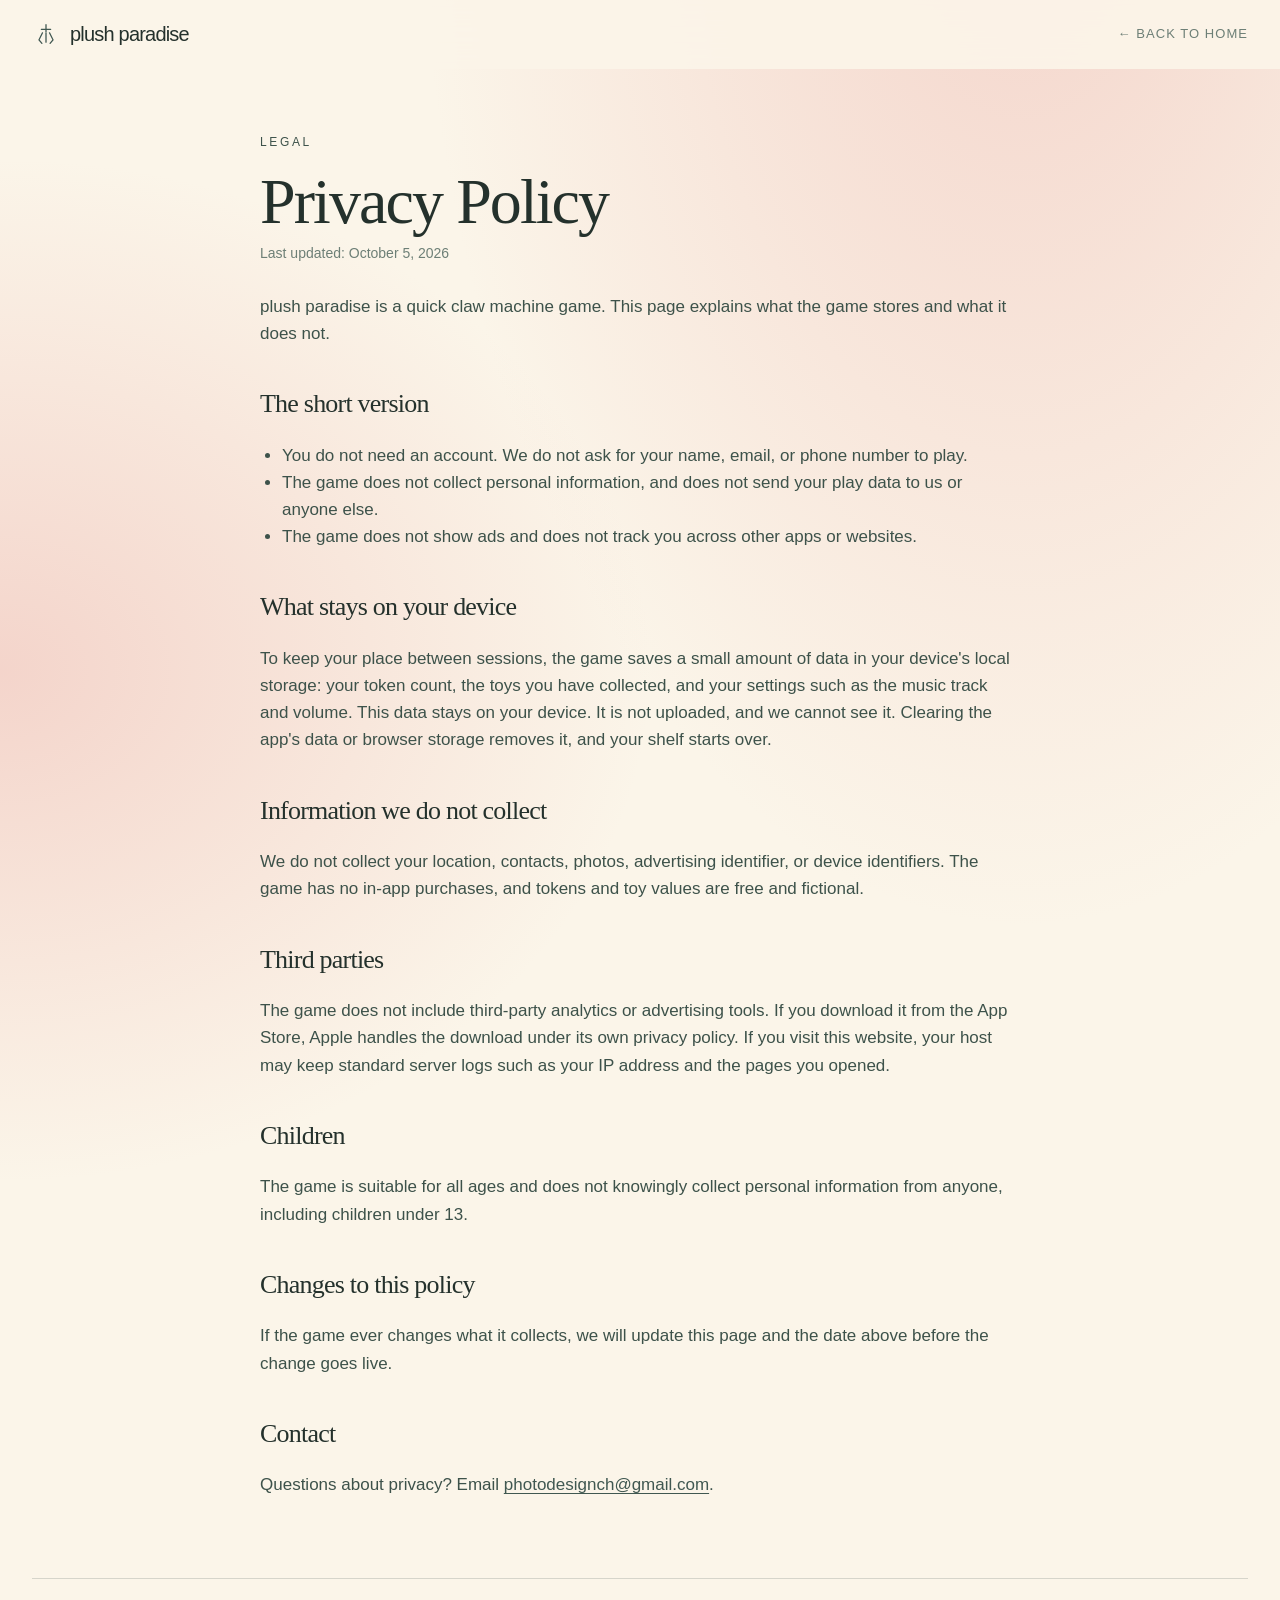
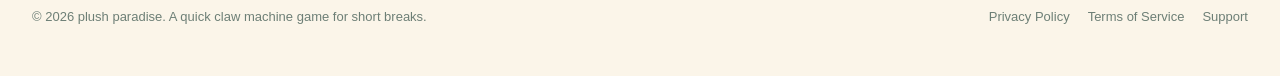
==== privacy.html @ cba768ea "initial page" ====
<!doctype html>
<html lang="en">
<head>
<meta charset="utf-8">
<meta name="viewport" content="width=device-width, initial-scale=1">
<meta name="theme-color" content="#fbf5e9">
<meta name="description" content="How plush paradise handles your information.">
<title>Privacy Policy — plush paradise</title>
<link rel="icon" href="data:image/svg+xml,%3Csvg xmlns='http://www.w3.org/2000/svg' viewBox='0 0 64 64'%3E%3Crect width='64' height='64' rx='16' fill='%23fbf5e9'/%3E%3Cpath d='M32 12v16M22 22h20M24 28l-8 16 6 8M40 28l8 16-6 8M32 28v20' stroke='%23405851' stroke-width='3' fill='none' stroke-linecap='round'/%3E%3C/svg%3E">
<link rel="stylesheet" href="styles.css">
</head>
<body>
<header class="nav">
  <a class="brand" href="index.html" aria-label="plush paradise home"><svg viewBox="0 0 48 48" fill="none" aria-hidden="true"><path d="M24 8v12M16 16h16M18 22l-6 12 5 6M30 22l6 12-5 6M24 22v16" stroke="currentColor" stroke-width="2.2" stroke-linecap="round"/></svg>plush paradise</a>
  <nav class="nav-links" aria-label="Page"><a href="index.html">&larr; Back to home</a></nav>
</header>
<main class="legal">

<p class="kicker">Legal</p>
<h1>Privacy Policy</h1>
<p class="updated">Last updated: October 5, 2026</p>
<p>plush paradise is a quick claw machine game. This page explains what the game stores and what it does not.</p>

<h2>The short version</h2>
<ul>
<li>You do not need an account. We do not ask for your name, email, or phone number to play.</li>
<li>The game does not collect personal information, and does not send your play data to us or anyone else.</li>
<li>The game does not show ads and does not track you across other apps or websites.</li>
</ul>

<h2>What stays on your device</h2>
<p>To keep your place between sessions, the game saves a small amount of data in your device's local storage: your token count, the toys you have collected, and your settings such as the music track and volume. This data stays on your device. It is not uploaded, and we cannot see it. Clearing the app's data or browser storage removes it, and your shelf starts over.</p>

<h2>Information we do not collect</h2>
<p>We do not collect your location, contacts, photos, advertising identifier, or device identifiers. The game has no in-app purchases, and tokens and toy values are free and fictional.</p>

<h2>Third parties</h2>
<p>The game does not include third-party analytics or advertising tools. If you download it from the App Store, Apple handles the download under its own privacy policy. If you visit this website, your host may keep standard server logs such as your IP address and the pages you opened.</p>

<h2>Children</h2>
<p>The game is suitable for all ages and does not knowingly collect personal information from anyone, including children under 13.</p>

<h2>Changes to this policy</h2>
<p>If the game ever changes what it collects, we will update this page and the date above before the change goes live.</p>

<h2>Contact</h2>
<p>Questions about privacy? Email <a href="mailto:photodesignch@gmail.com">photodesignch@gmail.com</a>.</p>

</main>
<footer>
  <p>&copy; 2026 plush paradise. A quick claw machine game for short breaks.</p>
  <p class="legal-links"><a href="privacy.html">Privacy Policy</a> <a href="terms.html">Terms of Service</a> <a href="support.html">Support</a></p>
</footer>
</body>
</html>
---- styles.css ----
:root {
  --bg: #fbf5e9;
  --bg-raise: #fffdf8;
  --ink: #24312c;
  --body: #3d524a;
  --muted: #6d7f76;
  --line: rgba(64, 88, 81, 0.2);
  --accent: #405851;
  --accent-ink: #fbf5e9;
  --amber: #8d4d55;
  --glow: rgba(237, 180, 173, 0.5);
  --shadow: 0 24px 60px rgba(36, 49, 44, 0.12);
  --nav: rgba(251, 245, 233, 0.92);
  --frame: #fffdf8;
  --panel: rgba(255, 253, 248, 0.82);
  --viewer: #fffdf8;
  --serif: "Iowan Old Style", "Palatino Linotype", Palatino, Georgia, serif;
  --sans: "Avenir Next", Avenir, "Segoe UI", sans-serif;
}

* { box-sizing: border-box; }
html { scroll-behavior: smooth; }
body {
  margin: 0;
  background:
    radial-gradient(ellipse at 80% -10%, var(--glow), transparent 42%),
    radial-gradient(ellipse at 0% 40%, var(--glow), transparent 36%),
    var(--bg);
  color: var(--ink);
  font: 17px/1.6 var(--sans);
  -webkit-font-smoothing: antialiased;
}
img { max-width: 100%; height: auto; display: block; }
a { color: inherit; }
button, a { -webkit-tap-highlight-color: transparent; }
:focus-visible { outline: 2px solid var(--accent); outline-offset: 3px; }

.skip {
  position: absolute;
  left: 12px;
  top: 12px;
  transform: translateY(-160%);
  background: var(--accent);
  color: var(--accent-ink);
  padding: 8px 12px;
  z-index: 20;
}
.skip:focus { transform: none; }

.nav {
  position: sticky;
  top: 0;
  z-index: 10;
  display: flex;
  align-items: center;
  gap: 28px;
  padding: 18px 32px;
  background: var(--nav);
  backdrop-filter: blur(16px);
  border-bottom: 1px solid transparent;
}
.nav-links { display: flex; gap: 22px; margin-left: auto; }
.nav-links a {
  color: var(--muted);
  text-decoration: none;
  font-size: 13px;
  letter-spacing: 0.08em;
  text-transform: uppercase;
}
.nav-links a:hover { color: var(--ink); }
.brand {
  display: flex;
  align-items: center;
  gap: 10px;
  text-decoration: none;
  font-size: 20px;
  letter-spacing: -0.04em;
}
.brand svg { width: 28px; height: 28px; color: var(--accent); }
.brand span { color: var(--accent); }

.hero {
  display: grid;
  grid-template-columns: minmax(280px, 0.85fr) 1.25fr;
  gap: 48px;
  align-items: end;
  width: min(1440px, calc(100% - 64px));
  margin: 0 auto;
  padding: 72px 0 36px;
}
.kicker {
  margin: 0 0 18px;
  color: var(--accent);
  font-size: 12px;
  letter-spacing: 0.22em;
  text-transform: uppercase;
}
h1, h2, h3 { font-family: var(--serif); font-weight: 500; letter-spacing: -0.03em; }
h1 {
  margin: 0;
  font-size: clamp(52px, 6vw, 84px);
  line-height: 0.96;
}
.lede {
  max-width: 38rem;
  color: var(--body);
  font-size: 18px;
  margin: 24px 0 0;
}
.hero-actions { display: flex; flex-wrap: wrap; gap: 12px; margin-top: 28px; }
.btn, button.store {
  display: inline-flex;
  align-items: center;
  justify-content: center;
  text-decoration: none;
  background: var(--accent);
  color: var(--accent-ink);
  font: 600 16px/1 var(--sans);
  padding: 14px 18px;
  border-radius: 10px;
  border: 1px solid var(--accent);
  cursor: pointer;
}
.btn.ghost, button.store.ghost {
  background: transparent;
  color: var(--ink);
  border-color: var(--line);
}
.btn:hover, button.store:hover { filter: brightness(1.08); }
.fine {
  margin: 16px 0 0;
  color: var(--muted);
  font-size: 13px;
}

.hero-shot { margin: 0; }
.frame {
  margin: 0;
  padding: 0;
  border: 1px solid var(--line);
  border-radius: 18px;
  overflow: hidden;
  background: var(--frame);
  box-shadow: var(--shadow);
}
.frame img, .shot img { width: 100%; }
button.shot {
  display: block;
  width: 100%;
  padding: 0;
  border: 0;
  background: none;
  color: inherit;
  cursor: zoom-in;
  text-align: left;
  font: inherit;
}
.caption {
  margin: 10px 2px 0;
  color: var(--muted);
  font-size: 13px;
  letter-spacing: 0.01em;
}

.facts {
  width: min(1440px, calc(100% - 64px));
  margin: 28px auto 0;
  padding: 0;
  list-style: none;
  display: grid;
  grid-template-columns: repeat(5, 1fr);
  border-top: 1px solid var(--line);
  border-bottom: 1px solid var(--line);
}
.facts li { padding: 22px 18px 22px 0; }
.facts strong {
  display: block;
  font-family: var(--serif);
  font-size: 34px;
  font-weight: 500;
  letter-spacing: -0.04em;
  line-height: 1;
}
.facts span { display: block; margin-top: 8px; color: var(--muted); font-size: 13px; }

.section {
  width: min(1440px, calc(100% - 64px));
  margin: 0 auto;
  padding: 96px 0 0;
  scroll-margin-top: 72px;
}
.section h2 {
  margin: 8px 0 12px;
  font-size: clamp(36px, 4vw, 56px);
  line-height: 1.05;
  max-width: 18ch;
}
.section .intro { max-width: 42rem; color: var(--body); margin: 0 0 28px; }

.split {
  display: grid;
  grid-template-columns: 0.8fr 1.2fr;
  gap: 36px;
  align-items: start;
}
.split.flip { grid-template-columns: 1.2fr 0.8fr; }
.split.flip .copy { order: 2; }

.pair {
  display: grid;
  grid-template-columns: 1.2fr 0.8fr;
  gap: 16px;
}
.stack { display: grid; gap: 16px; }

.cinema {
  width: min(1440px, calc(100% - 64px));
  margin: 88px auto 0;
  display: grid;
  grid-template-columns: 1.4fr 1fr;
  gap: 16px;
}
.cinema .tall { grid-row: span 2; }

.orders {
  display: grid;
  grid-template-columns: repeat(3, 1fr);
  gap: 12px;
  margin-top: 8px;
}
.orders article {
  border: 1px solid var(--line);
  border-radius: 14px;
  padding: 16px;
  background: var(--panel);
  min-height: 150px;
}
.orders em {
  display: block;
  font-style: normal;
  color: var(--accent);
  font-size: 12px;
  letter-spacing: 0.16em;
}
.orders h3 { margin: 14px 0 8px; font-size: 22px; }
.orders p { margin: 0; color: var(--muted); font-size: 14px; }

.races {
  display: grid;
  grid-template-columns: repeat(3, 1fr);
  gap: 12px;
  margin-top: 16px;
}
.races article {
  border: 1px solid var(--line);
  border-radius: 14px;
  padding: 18px 18px 16px;
  background: var(--panel);
  border-top: 3px solid var(--race, var(--accent));
}
.races h3 { margin: 0 0 4px; font-size: 26px; color: var(--race, var(--ink)); }
.races .species { margin: 0 0 10px; color: var(--muted); font-size: 13px; letter-spacing: 0.08em; }
.races p { margin: 0; color: var(--body); font-size: 14px; }

.device-block { margin-top: 42px; }
.device-block h3 { margin: 0; font-size: 34px; }
.device-block .meta { margin: 8px 0 18px; color: var(--muted); font-size: 14px; max-width: 46rem; }
.ipad-stage {
  display: grid;
  grid-template-columns: minmax(0, 1.45fr) minmax(200px, 0.55fr);
  gap: 18px;
  align-items: start;
}
.phone-stage {
  display: grid;
  grid-template-columns: minmax(180px, 250px) minmax(0, 1fr);
  gap: 22px;
  align-items: center;
}
.bezel {
  background: var(--frame);
  border: 1px solid var(--line);
  box-shadow: var(--shadow);
}
.bezel.ipad-land, .bezel.ipad-port { border-radius: 22px; padding: 12px; }
.bezel.phone-port { border-radius: 34px; padding: 10px; }
.bezel.phone-land { border-radius: 28px; padding: 10px 12px; }
.bezel img { border-radius: 12px; }
.bezel.phone-port img { border-radius: 26px; }
.bezel.phone-land img { border-radius: 18px; }
.more-shots {
  display: grid;
  grid-template-columns: repeat(4, minmax(0, 1fr));
  gap: 14px;
  margin-top: 18px;
}
.more-shots .span2 { grid-column: span 2; }
.more-shots figure { margin: 0; }

.gallery {
  display: grid;
  grid-template-columns: repeat(3, 1fr);
  gap: 18px 14px;
}
.gallery figure { margin: 0; }

.note { margin-top: 22px; color: var(--muted); font-size: 13px; }

footer {
  width: min(1440px, calc(100% - 64px));
  margin: 80px auto 0;
  padding: 28px 0 48px;
  border-top: 1px solid var(--line);
  display: flex;
  justify-content: space-between;
  gap: 24px;
  color: var(--muted);
  font-size: 13px;
}
footer p { margin: 0; max-width: 46rem; }

#viewer {
  width: min(1200px, calc(100% - 32px));
  padding: 0;
  border: 1px solid var(--line);
  border-radius: 16px;
  background: var(--viewer);
  color: var(--ink);
  box-shadow: var(--shadow);
}
#viewer::backdrop { background: rgba(8, 6, 5, 0.82); }
#viewer img { width: 100%; max-height: 82vh; object-fit: contain; background: var(--frame); }
#viewer p { margin: 0; padding: 12px 16px 16px; color: var(--body); font-size: 14px; }
#viewer form { position: absolute; top: 10px; right: 10px; }
#viewer button {
  border: 1px solid var(--line);
  background: var(--nav);
  color: var(--ink);
  border-radius: 999px;
  padding: 8px 12px;
  cursor: pointer;
}

@media (max-width: 980px) {
  .hero, .split, .split.flip, .cinema, .pair, .facts, .orders, .races, .gallery {
    grid-template-columns: 1fr;
  }
  .split.flip .copy { order: 0; }
  .cinema .tall { grid-row: auto; }
  .facts { grid-template-columns: 1fr 1fr; }
  .facts li:last-child { grid-column: 1 / -1; }
  .orders, .ipad-stage, .phone-stage, .more-shots { grid-template-columns: 1fr; }
  .more-shots .span2 { grid-column: auto; }
  .phone-stage { justify-items: center; }
  .bezel.phone-port { width: min(260px, 100%); }
  .nav { padding: 14px 16px; gap: 12px; }
  .nav-links { display: none; }
  .hero, .section, .cinema, .facts, footer { width: min(1440px, calc(100% - 32px)); }
  .hero { padding-top: 36px; gap: 28px; }
  h1 { font-size: 46px; }
}

@media (prefers-reduced-motion: reduce) {
  html { scroll-behavior: auto; }
}

/* studio redesign */
.hero {
  position: relative;
  display: block;
  width: 100%;
  margin: 0;
  padding: 0;
  min-height: min(82vh, 760px);
  display: flex;
  align-items: center;
  overflow: hidden;
  background: #1d2a26;
  color: #fbf5e9;
}
.hero-bg { position: absolute; inset: 0; }
.hero-bg img { width: 100%; height: 100%; object-fit: cover; filter: saturate(1.1); }
.hero-bg::after {
  content: ""; position: absolute; inset: 0;
  background: linear-gradient(90deg, rgba(20,30,27,0.94) 0%, rgba(20,30,27,0.78) 42%, rgba(20,30,27,0.15) 100%);
}
.hero-inner { position: relative; width: min(1440px, calc(100% - 64px)); margin: 0 auto; padding: 96px 0; max-width: 1440px; }
.hero-inner > * { max-width: 36rem; }
.hero .kicker { color: #edb4ad; }
.hero h1 { font-size: clamp(64px, 10vw, 132px); line-height: 0.9; letter-spacing: -0.05em; }
.hero .tag { margin: 14px 0 0; font: italic 500 clamp(22px, 2.6vw, 32px)/1.2 var(--serif); color: #edb4ad; }
.hero .lede { color: rgba(251,245,233,0.86); }
.hero .btn.ghost { color: #fbf5e9; border-color: rgba(251,245,233,0.4); }
.hero button.store { background: #edb4ad; color: #24312c; border-color: #edb4ad; }
.badges { display: flex; flex-wrap: wrap; gap: 8px; padding: 0; margin: 28px 0 0; list-style: none; }
.badges li { font-size: 12px; letter-spacing: 0.1em; text-transform: uppercase; padding: 7px 12px; border: 1px solid rgba(251,245,233,0.3); border-radius: 999px; }
.facts { margin-top: 0; }

.bento { display: grid; grid-template-columns: repeat(4, 1fr); gap: 14px; }
.bento figure { margin: 0; }
.bento .b-big { grid-column: span 2; grid-row: span 2; }
.bento figcaption { margin: 8px 2px 0; color: var(--muted); font-size: 13px; letter-spacing: 0.08em; text-transform: uppercase; }

.tabs {
  display: inline-flex; gap: 4px; padding: 5px; margin: 8px 0 20px;
  background: var(--panel); border: 1px solid var(--line); border-radius: 999px;
}
.tabs button {
  display: inline-flex; align-items: center; gap: 8px;
  border: 0; background: none; color: var(--body); cursor: pointer;
  font: 600 15px/1 var(--sans); padding: 12px 20px; border-radius: 999px;
}
.tabs button[aria-selected="true"] { background: var(--accent); color: var(--accent-ink); }
.pill {
  font-size: 10px; letter-spacing: 0.12em; text-transform: uppercase;
  padding: 3px 7px; border-radius: 999px; background: #edb4ad; color: #24312c;
}
.panel[hidden] { display: none; }
.panel .meta { margin: 0 0 18px; color: var(--muted); font-size: 14px; max-width: 46rem; }
.panel .meta strong { color: var(--amber); }
.phone-stage, .ipad-stage { margin-top: 0; }

.cta {
  width: min(1440px, calc(100% - 64px)); margin: 96px auto 0; padding: 64px 24px;
  text-align: center; border-radius: 28px; background: #1d2a26; color: #fbf5e9;
}
.cta h2 { margin: 0; font-size: clamp(40px, 6vw, 80px); line-height: 1; }
.cta p { margin: 12px 0 24px; color: rgba(251,245,233,0.8); }
.cta button.store { background: #edb4ad; color: #24312c; border-color: #edb4ad; }

@media (max-width: 980px) {
  .bento { grid-template-columns: 1fr 1fr; }
  .bento .b-big { grid-column: span 2; grid-row: auto; }
  .hero-inner { width: min(1440px, calc(100% - 32px)); padding: 64px 0; }
  .hero-bg::after { background: linear-gradient(180deg, rgba(20,30,27,0.7), rgba(20,30,27,0.92)); }
  .cta { width: min(1440px, calc(100% - 32px)); }
  .tabs { display: flex; }
  .tabs button { flex: 1; justify-content: center; padding: 12px 8px; font-size: 14px; }
}

.orders { grid-template-columns: repeat(4, 1fr); }
@media (max-width: 980px) { .orders { grid-template-columns: 1fr; } }

.orders.when em { font-size: 11px; }

/* legal and support pages */
.legal { width: min(760px, calc(100% - 32px)); margin: 0 auto; padding: 64px 0 0; }
.legal h1 { font-size: clamp(40px, 6vw, 64px); line-height: 1; margin: 0 0 8px; }
.legal h2 { font-size: 26px; margin: 36px 0 8px; }
.legal p, .legal li { color: var(--body); }
.legal ul { padding-left: 22px; }
.legal a { color: var(--accent); text-underline-offset: 3px; }
.legal .updated { color: var(--muted); font-size: 14px; margin: 0 0 28px; }
.contact-card { margin: 28px 0 8px; padding: 6px 22px 10px; border: 1px solid var(--line); border-radius: 16px; background: var(--panel); }
.contact-card h2 { margin-top: 16px; }
.legal details { border-bottom: 1px solid var(--line); padding: 14px 0; }
.legal summary { cursor: pointer; font-weight: 600; color: var(--ink); }
.legal details p { margin: 10px 0 0; }
.legal-links { display: flex; flex-wrap: wrap; gap: 18px; }
.legal-links a { text-decoration: none; }
.legal-links a:hover { color: var(--ink); text-decoration: underline; }
@media (max-width: 980px) { .nav-links { display: flex; margin-left: auto; } .nav-links a:not(:last-child) { display: none; } footer { flex-direction: column; } }
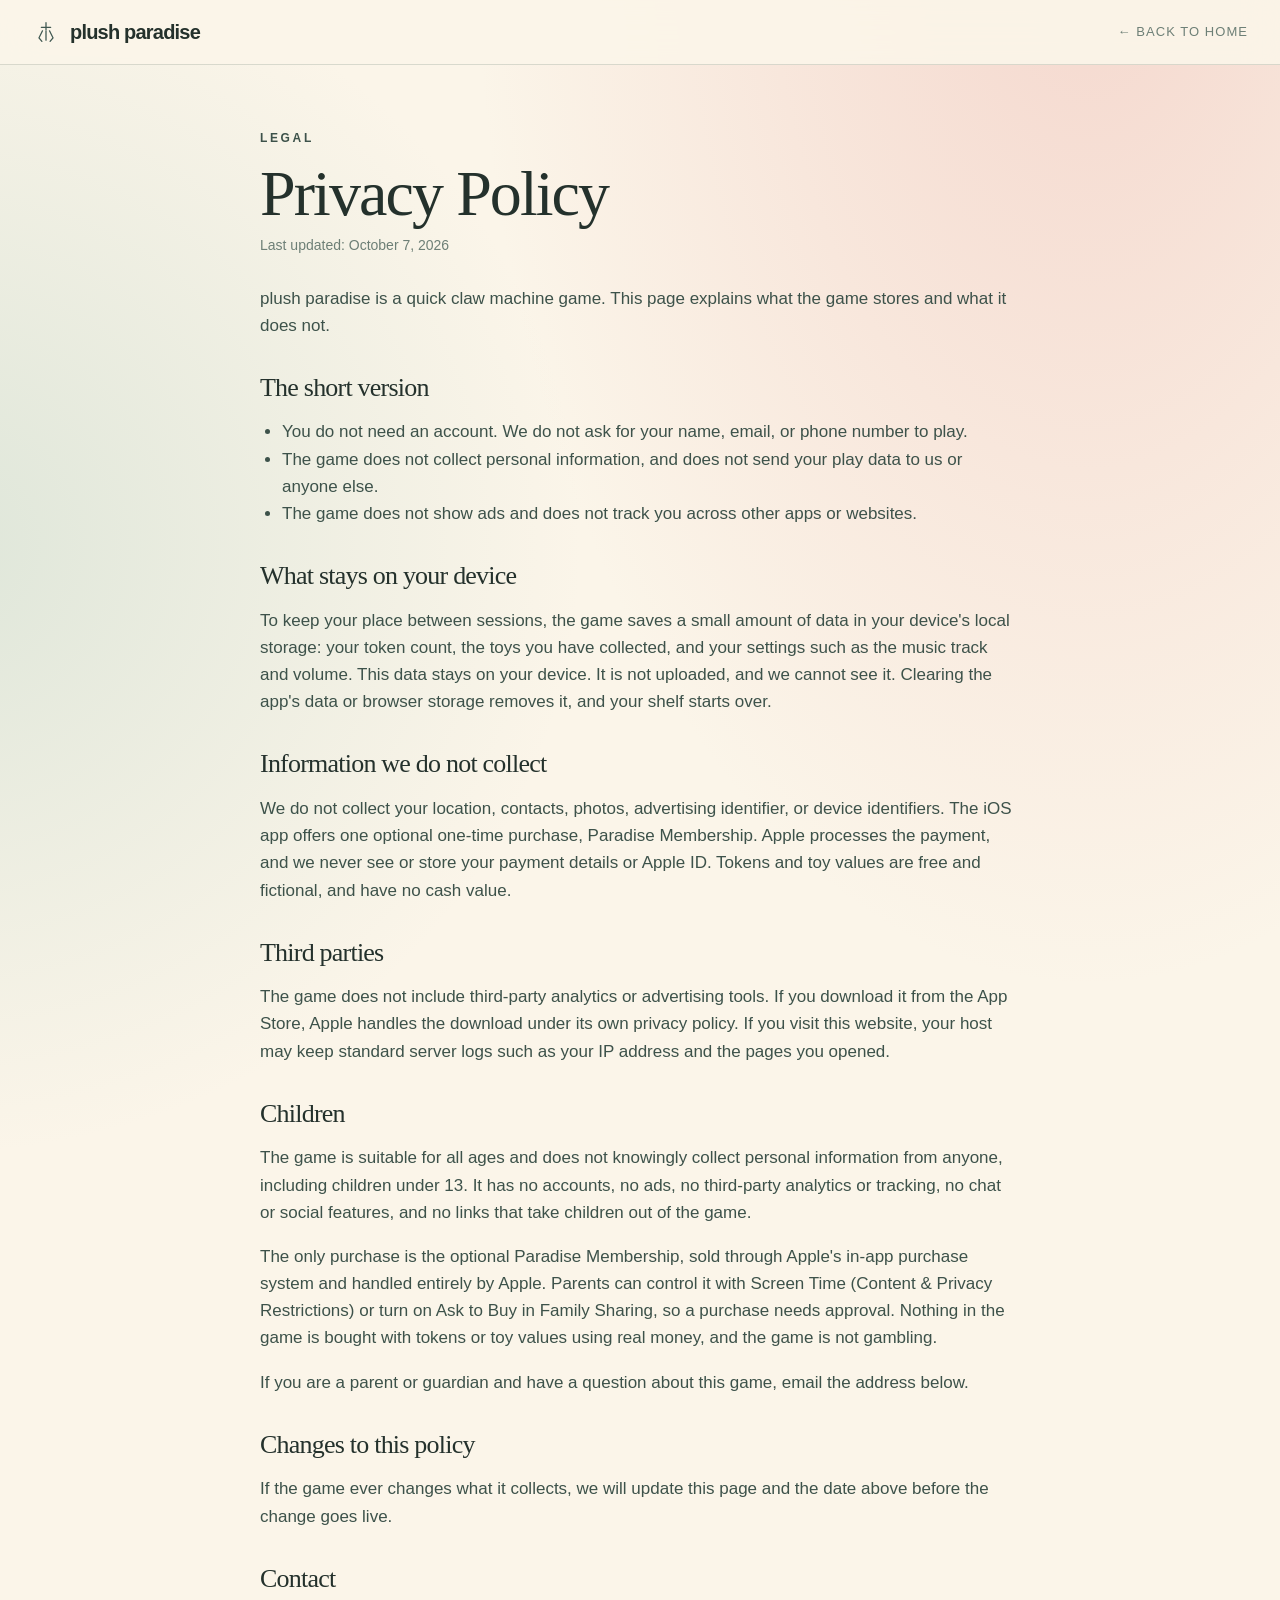
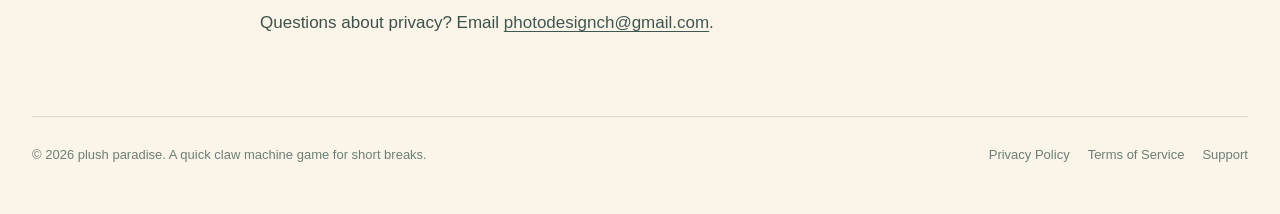
==== commit 6b358668: "update private policies" ====
--- a/privacy.html
+++ b/privacy.html
@@ -18,7 +18,7 @@
 
 <p class="kicker">Legal</p>
 <h1>Privacy Policy</h1>
-<p class="updated">Last updated: October 5, 2026</p>
+<p class="updated">Last updated: October 7, 2026</p>
 <p>plush paradise is a quick claw machine game. This page explains what the game stores and what it does not.</p>
 
 <h2>The short version</h2>
@@ -32,13 +32,15 @@
 <p>To keep your place between sessions, the game saves a small amount of data in your device's local storage: your token count, the toys you have collected, and your settings such as the music track and volume. This data stays on your device. It is not uploaded, and we cannot see it. Clearing the app's data or browser storage removes it, and your shelf starts over.</p>
 
 <h2>Information we do not collect</h2>
-<p>We do not collect your location, contacts, photos, advertising identifier, or device identifiers. The game has no in-app purchases, and tokens and toy values are free and fictional.</p>
+<p>We do not collect your location, contacts, photos, advertising identifier, or device identifiers. The iOS app offers one optional one-time purchase, Paradise Membership. Apple processes the payment, and we never see or store your payment details or Apple ID. Tokens and toy values are free and fictional, and have no cash value.</p>
 
 <h2>Third parties</h2>
 <p>The game does not include third-party analytics or advertising tools. If you download it from the App Store, Apple handles the download under its own privacy policy. If you visit this website, your host may keep standard server logs such as your IP address and the pages you opened.</p>
 
 <h2>Children</h2>
-<p>The game is suitable for all ages and does not knowingly collect personal information from anyone, including children under 13.</p>
+<p>The game is suitable for all ages and does not knowingly collect personal information from anyone, including children under 13. It has no accounts, no ads, no third-party analytics or tracking, no chat or social features, and no links that take children out of the game.</p>
+<p>The only purchase is the optional Paradise Membership, sold through Apple's in-app purchase system and handled entirely by Apple. Parents can control it with Screen Time (Content &amp; Privacy Restrictions) or turn on Ask to Buy in Family Sharing, so a purchase needs approval. Nothing in the game is bought with tokens or toy values using real money, and the game is not gambling.</p>
+<p>If you are a parent or guardian and have a question about this game, email the address below.</p>
 
 <h2>Changes to this policy</h2>
 <p>If the game ever changes what it collects, we will update this page and the date above before the change goes live.</p>
--- a/styles.css
+++ b/styles.css
@@ -1,21 +1,31 @@
+/* plush paradise homepage. Cream paper, ink green and soft coral from the game, plus a color per Tokyo stage. */
 :root {
   --bg: #fbf5e9;
   --bg-raise: #fffdf8;
   --ink: #24312c;
   --body: #3d524a;
   --muted: #6d7f76;
-  --line: rgba(64, 88, 81, 0.2);
+  --line: rgba(64, 88, 81, 0.18);
   --accent: #405851;
   --accent-ink: #fbf5e9;
-  --amber: #8d4d55;
-  --glow: rgba(237, 180, 173, 0.5);
+  --coral: #e7a49e;
+  --coral-ink: #b4655d;
+  --mint: #b3d0c2;
+  --gold: #eed18f;
+  --night: #1d2238;
+  --glow: rgba(237, 180, 173, 0.45);
   --shadow: 0 24px 60px rgba(36, 49, 44, 0.12);
-  --nav: rgba(251, 245, 233, 0.92);
-  --frame: #fffdf8;
-  --panel: rgba(255, 253, 248, 0.82);
+  --shadow-soft: 0 10px 30px rgba(36, 49, 44, 0.08);
+  --nav: rgba(251, 245, 233, 0.9);
+  --panel: rgba(255, 253, 248, 0.86);
   --viewer: #fffdf8;
+  --shibuya: #e7a49e;
+  --harajuku: #f2a7c7;
+  --akihabara: #5f74b3;
+  --ikebukuro: #4d9ac4;
   --serif: "Iowan Old Style", "Palatino Linotype", Palatino, Georgia, serif;
-  --sans: "Avenir Next", Avenir, "Segoe UI", sans-serif;
+  --sans: "Avenir Next", Avenir, "Segoe UI", "Hiragino Sans", "Noto Sans CJK JP", sans-serif;
+  --wide: min(1280px, calc(100% - 64px));
 }
 
 * { box-sizing: border-box; }
@@ -23,8 +33,8 @@
 body {
   margin: 0;
   background:
-    radial-gradient(ellipse at 80% -10%, var(--glow), transparent 42%),
-    radial-gradient(ellipse at 0% 40%, var(--glow), transparent 36%),
+    radial-gradient(ellipse at 85% -5%, var(--glow), transparent 40%),
+    radial-gradient(ellipse at -5% 30%, rgba(179, 208, 194, 0.4), transparent 34%),
     var(--bg);
   color: var(--ink);
   font: 17px/1.6 var(--sans);
@@ -33,417 +43,173 @@
 img { max-width: 100%; height: auto; display: block; }
 a { color: inherit; }
 button, a { -webkit-tap-highlight-color: transparent; }
-:focus-visible { outline: 2px solid var(--accent); outline-offset: 3px; }
-
-.skip {
-  position: absolute;
-  left: 12px;
-  top: 12px;
-  transform: translateY(-160%);
-  background: var(--accent);
-  color: var(--accent-ink);
-  padding: 8px 12px;
-  z-index: 20;
-}
+:focus-visible { outline: 2px solid var(--accent); outline-offset: 3px; border-radius: 6px; }
+h1, h2, h3 { font-family: var(--serif); font-weight: 500; letter-spacing: -0.03em; }
+h2 { font-size: clamp(36px, 4.6vw, 58px); line-height: 1.02; margin: 0 0 18px; }
+h3 { font-size: 24px; line-height: 1.15; margin: 0 0 8px; }
+
+.skip { position: absolute; left: 12px; top: 12px; transform: translateY(-160%); background: var(--accent); color: var(--accent-ink); padding: 8px 12px; z-index: 30; border-radius: 8px; }
 .skip:focus { transform: none; }
 
-.nav {
-  position: sticky;
-  top: 0;
-  z-index: 10;
-  display: flex;
-  align-items: center;
-  gap: 28px;
-  padding: 18px 32px;
-  background: var(--nav);
-  backdrop-filter: blur(16px);
-  border-bottom: 1px solid transparent;
-}
+/* Navigation */
+.nav { position: sticky; top: 0; z-index: 20; display: flex; align-items: center; gap: 28px; padding: 16px 32px; background: var(--nav); backdrop-filter: blur(16px); -webkit-backdrop-filter: blur(16px); border-bottom: 1px solid var(--line); }
+.brand { display: flex; align-items: center; gap: 10px; text-decoration: none; font-size: 20px; font-weight: 600; letter-spacing: -0.04em; }
+.brand svg { width: 28px; height: 28px; color: var(--accent); }
 .nav-links { display: flex; gap: 22px; margin-left: auto; }
-.nav-links a {
-  color: var(--muted);
-  text-decoration: none;
-  font-size: 13px;
-  letter-spacing: 0.08em;
-  text-transform: uppercase;
-}
+.nav-links a { color: var(--muted); text-decoration: none; font-size: 13px; letter-spacing: 0.08em; text-transform: uppercase; }
 .nav-links a:hover { color: var(--ink); }
-.brand {
-  display: flex;
-  align-items: center;
-  gap: 10px;
-  text-decoration: none;
-  font-size: 20px;
-  letter-spacing: -0.04em;
-}
-.brand svg { width: 28px; height: 28px; color: var(--accent); }
-.brand span { color: var(--accent); }
-
-.hero {
-  display: grid;
-  grid-template-columns: minmax(280px, 0.85fr) 1.25fr;
-  gap: 48px;
-  align-items: end;
-  width: min(1440px, calc(100% - 64px));
-  margin: 0 auto;
-  padding: 72px 0 36px;
-}
-.kicker {
-  margin: 0 0 18px;
-  color: var(--accent);
-  font-size: 12px;
-  letter-spacing: 0.22em;
-  text-transform: uppercase;
-}
-h1, h2, h3 { font-family: var(--serif); font-weight: 500; letter-spacing: -0.03em; }
-h1 {
-  margin: 0;
-  font-size: clamp(52px, 6vw, 84px);
-  line-height: 0.96;
-}
-.lede {
-  max-width: 38rem;
-  color: var(--body);
-  font-size: 18px;
-  margin: 24px 0 0;
-}
+
+.kicker { margin: 0 0 14px; color: var(--coral-ink); font-size: 12px; font-weight: 600; letter-spacing: 0.22em; text-transform: uppercase; }
+.intro { max-width: 46rem; color: var(--body); margin: 0 0 32px; }
+
+/* Buttons */
+.btn, button.store { display: inline-flex; align-items: center; justify-content: center; gap: 10px; text-decoration: none; background: var(--ink); color: var(--accent-ink); font: 600 16px/1 var(--sans); padding: 15px 20px; border: 0; border-radius: 14px; cursor: pointer; box-shadow: 0 6px 0 rgba(36, 49, 44, 0.18); transition: transform .15s ease, box-shadow .15s ease; }
+button.store svg { width: 20px; height: 20px; }
+.btn:hover, button.store:hover { transform: translateY(-2px); box-shadow: 0 8px 0 rgba(36, 49, 44, 0.18); }
+.btn.ghost { background: transparent; color: var(--ink); border: 1.5px solid var(--line); box-shadow: none; }
+.btn.ghost:hover { background: var(--bg-raise); }
+
+/* Hero */
+.hero { position: relative; display: grid; grid-template-columns: 1fr 1fr; gap: 40px; align-items: center; width: var(--wide); margin: 0 auto; padding: 64px 0 40px; }
+.hero h1 { margin: 0; font-size: clamp(48px, 6vw, 86px); line-height: 0.98; }
+.hl { color: var(--coral-ink); background: linear-gradient(transparent 62%, rgba(238, 209, 143, 0.55) 62%); padding: 0 .06em; }
+.tag { margin: 18px 0 0; font: italic 22px/1.3 var(--serif); color: var(--accent); }
+.lede { max-width: 36rem; color: var(--body); font-size: 18px; margin: 18px 0 0; }
 .hero-actions { display: flex; flex-wrap: wrap; gap: 12px; margin-top: 28px; }
-.btn, button.store {
-  display: inline-flex;
-  align-items: center;
-  justify-content: center;
-  text-decoration: none;
-  background: var(--accent);
-  color: var(--accent-ink);
-  font: 600 16px/1 var(--sans);
-  padding: 14px 18px;
-  border-radius: 10px;
-  border: 1px solid var(--accent);
-  cursor: pointer;
-}
-.btn.ghost, button.store.ghost {
-  background: transparent;
-  color: var(--ink);
-  border-color: var(--line);
-}
-.btn:hover, button.store:hover { filter: brightness(1.08); }
-.fine {
-  margin: 16px 0 0;
-  color: var(--muted);
-  font-size: 13px;
-}
-
-.hero-shot { margin: 0; }
-.frame {
-  margin: 0;
-  padding: 0;
-  border: 1px solid var(--line);
-  border-radius: 18px;
-  overflow: hidden;
-  background: var(--frame);
-  box-shadow: var(--shadow);
-}
-.frame img, .shot img { width: 100%; }
-button.shot {
-  display: block;
-  width: 100%;
-  padding: 0;
-  border: 0;
-  background: none;
-  color: inherit;
-  cursor: zoom-in;
-  text-align: left;
-  font: inherit;
-}
-.caption {
-  margin: 10px 2px 0;
-  color: var(--muted);
-  font-size: 13px;
-  letter-spacing: 0.01em;
-}
-
-.facts {
-  width: min(1440px, calc(100% - 64px));
-  margin: 28px auto 0;
-  padding: 0;
-  list-style: none;
-  display: grid;
-  grid-template-columns: repeat(5, 1fr);
-  border-top: 1px solid var(--line);
-  border-bottom: 1px solid var(--line);
-}
-.facts li { padding: 22px 18px 22px 0; }
-.facts strong {
-  display: block;
-  font-family: var(--serif);
-  font-size: 34px;
-  font-weight: 500;
-  letter-spacing: -0.04em;
-  line-height: 1;
-}
-.facts span { display: block; margin-top: 8px; color: var(--muted); font-size: 13px; }
-
-.section {
-  width: min(1440px, calc(100% - 64px));
-  margin: 0 auto;
-  padding: 96px 0 0;
-  scroll-margin-top: 72px;
-}
-.section h2 {
-  margin: 8px 0 12px;
-  font-size: clamp(36px, 4vw, 56px);
-  line-height: 1.05;
-  max-width: 18ch;
-}
-.section .intro { max-width: 42rem; color: var(--body); margin: 0 0 28px; }
-
-.split {
-  display: grid;
-  grid-template-columns: 0.8fr 1.2fr;
-  gap: 36px;
-  align-items: start;
-}
-.split.flip { grid-template-columns: 1.2fr 0.8fr; }
-.split.flip .copy { order: 2; }
-
-.pair {
-  display: grid;
-  grid-template-columns: 1.2fr 0.8fr;
-  gap: 16px;
-}
-.stack { display: grid; gap: 16px; }
-
-.cinema {
-  width: min(1440px, calc(100% - 64px));
-  margin: 88px auto 0;
-  display: grid;
-  grid-template-columns: 1.4fr 1fr;
-  gap: 16px;
-}
-.cinema .tall { grid-row: span 2; }
-
-.orders {
-  display: grid;
-  grid-template-columns: repeat(3, 1fr);
-  gap: 12px;
-  margin-top: 8px;
-}
-.orders article {
-  border: 1px solid var(--line);
-  border-radius: 14px;
-  padding: 16px;
-  background: var(--panel);
-  min-height: 150px;
-}
-.orders em {
-  display: block;
-  font-style: normal;
-  color: var(--accent);
-  font-size: 12px;
-  letter-spacing: 0.16em;
-}
-.orders h3 { margin: 14px 0 8px; font-size: 22px; }
-.orders p { margin: 0; color: var(--muted); font-size: 14px; }
-
-.races {
-  display: grid;
-  grid-template-columns: repeat(3, 1fr);
-  gap: 12px;
-  margin-top: 16px;
-}
-.races article {
-  border: 1px solid var(--line);
-  border-radius: 14px;
-  padding: 18px 18px 16px;
-  background: var(--panel);
-  border-top: 3px solid var(--race, var(--accent));
-}
-.races h3 { margin: 0 0 4px; font-size: 26px; color: var(--race, var(--ink)); }
-.races .species { margin: 0 0 10px; color: var(--muted); font-size: 13px; letter-spacing: 0.08em; }
-.races p { margin: 0; color: var(--body); font-size: 14px; }
-
-.device-block { margin-top: 42px; }
-.device-block h3 { margin: 0; font-size: 34px; }
-.device-block .meta { margin: 8px 0 18px; color: var(--muted); font-size: 14px; max-width: 46rem; }
-.ipad-stage {
-  display: grid;
-  grid-template-columns: minmax(0, 1.45fr) minmax(200px, 0.55fr);
-  gap: 18px;
-  align-items: start;
-}
-.phone-stage {
-  display: grid;
-  grid-template-columns: minmax(180px, 250px) minmax(0, 1fr);
-  gap: 22px;
-  align-items: center;
-}
-.bezel {
-  background: var(--frame);
-  border: 1px solid var(--line);
-  box-shadow: var(--shadow);
-}
-.bezel.ipad-land, .bezel.ipad-port { border-radius: 22px; padding: 12px; }
-.bezel.phone-port { border-radius: 34px; padding: 10px; }
-.bezel.phone-land { border-radius: 28px; padding: 10px 12px; }
-.bezel img { border-radius: 12px; }
-.bezel.phone-port img { border-radius: 26px; }
-.bezel.phone-land img { border-radius: 18px; }
-.more-shots {
-  display: grid;
-  grid-template-columns: repeat(4, minmax(0, 1fr));
-  gap: 14px;
-  margin-top: 18px;
-}
-.more-shots .span2 { grid-column: span 2; }
-.more-shots figure { margin: 0; }
-
-.gallery {
-  display: grid;
-  grid-template-columns: repeat(3, 1fr);
-  gap: 18px 14px;
-}
-.gallery figure { margin: 0; }
-
-.note { margin-top: 22px; color: var(--muted); font-size: 13px; }
-
-footer {
-  width: min(1440px, calc(100% - 64px));
-  margin: 80px auto 0;
-  padding: 28px 0 48px;
-  border-top: 1px solid var(--line);
-  display: flex;
-  justify-content: space-between;
-  gap: 24px;
-  color: var(--muted);
-  font-size: 13px;
-}
+.badges { display: flex; flex-wrap: wrap; gap: 8px; list-style: none; padding: 0; margin: 26px 0 0; }
+.badges li { padding: 7px 13px; border-radius: 999px; background: var(--bg-raise); border: 1px solid var(--line); font-size: 13px; color: var(--body); }
+
+.hero-art { position: relative; height: clamp(460px, 48vw, 640px); }
+.device { position: relative; margin: 0; border-radius: 34px; padding: 9px; background: #1c2326; box-shadow: var(--shadow), inset 0 0 0 2px rgba(255,255,255,.08); }
+.device img { border-radius: 26px; width: 100%; }
+.device .shot { border-radius: 26px; overflow: hidden; }
+.hero-art .device { position: absolute; width: min(42%, 290px); top: 50%; }
+.hero-art .tilt-l { left: 16%; transform: translateY(-50%) rotate(-5deg); z-index: 2; }
+.hero-art .tilt-r { right: 8%; transform: translateY(-46%) rotate(6deg); z-index: 1; filter: saturate(.92); }
+.float { position: absolute; width: 104px; height: 104px; border-radius: 50%; background: var(--bg-raise); box-shadow: var(--shadow-soft); border: 3px solid #fff; z-index: 3; animation: bob 6s ease-in-out infinite; }
+.f1 { left: 2%; top: 14%; } .f2 { right: 0; top: 4%; animation-delay: -1.5s; width: 92px; height: 92px; } .f3 { left: 6%; bottom: 10%; animation-delay: -3s; width: 88px; height: 88px; } .f4 { right: 4%; bottom: 4%; animation-delay: -4.5s; }
+.spark { position: absolute; color: var(--coral-ink); font-size: 26px; z-index: 3; animation: twinkle 3.2s ease-in-out infinite; }
+.s1 { left: 48%; top: 2%; } .s2 { left: 10%; top: 52%; animation-delay: -1s; color: #d27a9b; } .s3 { right: 22%; bottom: 0; animation-delay: -2s; color: #c9a14c; }
+@keyframes bob { 50% { transform: translateY(-12px) rotate(3deg); } }
+@keyframes twinkle { 50% { opacity: .35; transform: scale(.8); } }
+
+/* Facts strip */
+.facts { width: var(--wide); margin: 16px auto 0; padding: 0; list-style: none; display: grid; grid-template-columns: repeat(5, 1fr); gap: 12px; }
+.facts li { padding: 18px 18px 16px; background: var(--panel); border: 1px solid var(--line); border-radius: 18px; box-shadow: var(--shadow-soft); }
+.facts strong { display: block; font: 500 36px/1 var(--serif); color: var(--ink); letter-spacing: -0.03em; }
+.facts span { display: block; margin-top: 6px; font-size: 14px; color: var(--muted); line-height: 1.35; }
+
+/* Sections */
+.section { width: var(--wide); margin: 0 auto; padding: 104px 0 0; }
+.split { display: grid; grid-template-columns: 1.15fr .85fr; gap: 56px; align-items: center; margin-top: 40px; }
+.split.flip { grid-template-columns: .85fr 1.15fr; }
+.split .copy p { color: var(--body); }
+.h3big { font-size: clamp(28px, 3vw, 38px); }
+figure { margin: 0; }
+.shot { display: block; width: 100%; padding: 0; border: 0; background: none; cursor: zoom-in; }
+.frame { border-radius: 18px; overflow: hidden; box-shadow: var(--shadow); border: 1px solid var(--line); transition: transform .25s ease, box-shadow .25s ease; }
+.frame:hover { transform: translateY(-3px); box-shadow: 0 30px 70px rgba(36, 49, 44, 0.16); }
+figcaption { margin-top: 12px; font-size: 14px; color: var(--muted); }
+figcaption b { color: var(--ink); }
+
+.steps { display: grid; grid-template-columns: repeat(4, 1fr); gap: 14px; }
+.steps article { padding: 22px; background: var(--bg-raise); border: 1px solid var(--line); border-radius: 20px; }
+.steps i { display: inline-grid; place-items: center; width: 40px; height: 40px; border-radius: 12px; background: var(--gold); font: 700 14px/1 var(--sans); font-style: normal; color: var(--ink); margin-bottom: 14px; box-shadow: 0 3px 0 rgba(36,49,44,.15); }
+.steps p { margin: 0; color: var(--body); font-size: 15px; }
+
+/* Walk-out */
+.duo { display: grid; grid-template-columns: 1fr 1fr; gap: 22px; }
+.duo figcaption b { display: inline-grid; place-items: center; width: 24px; height: 24px; border-radius: 50%; background: var(--ink); color: var(--accent-ink); font-size: 12px; margin-right: 6px; }
+
+/* City and time of day */
+.city { position: relative; }
+.city::before { content: ""; position: absolute; inset: 64px -32px -40px; z-index: -1; border-radius: 36px; background: linear-gradient(160deg, #26304d 0%, #3b3260 48%, #6d4a6c 100%); }
+.city .kicker { color: #f6c7b9; }
+.city h2 { color: #fff4dc; }
+.city .intro { color: #d9d4e6; margin-bottom: 0; }
+.city-head { display: flex; justify-content: space-between; align-items: flex-end; gap: 32px; flex-wrap: wrap; margin-bottom: 26px; padding-top: 30px; }
+.tod { display: flex; gap: 8px; flex-wrap: wrap; }
+.tod button { font: 600 14px/1 var(--sans); padding: 11px 16px; border-radius: 999px; border: 1px solid rgba(255,255,255,.25); background: rgba(255,255,255,.08); color: #fff4dc; cursor: pointer; transition: background .2s ease; }
+.tod button:hover { background: rgba(255,255,255,.16); }
+.tod button[aria-pressed="true"] { background: #fff4dc; color: var(--night); border-color: #fff4dc; }
+.tod-stage img { border-radius: 20px; box-shadow: 0 30px 80px rgba(0,0,0,.35); aspect-ratio: 1440 / 900; object-fit: cover; }
+.tod-stage figcaption { color: #e6e0f0; }
+.note { color: #cfc8de; font-size: 14px; margin: 6px 0 0; }
+.note b { color: #fff4dc; }
+
+/* Bento */
+.bento { display: grid; grid-template-columns: 1.5fr 1fr 1fr; grid-template-rows: auto auto; gap: 22px; }
+.bento .b-big { grid-row: span 2; }
+.bento figcaption b { display: block; font-size: 16px; margin-bottom: 2px; }
+
+/* Stages */
+.stage-grid { display: grid; grid-template-columns: repeat(2, 1fr); gap: 24px; }
+.stage { --c: var(--shibuya); position: relative; display: flex; flex-direction: column; background: var(--bg-raise); border-radius: 26px; overflow: hidden; border: 1px solid var(--line); box-shadow: var(--shadow-soft); }
+.stage::before { content: ""; position: absolute; inset: 0 0 auto; height: 6px; background: var(--c); z-index: 1; }
+.stage .shot img { aspect-ratio: 16 / 9.4; object-fit: cover; object-position: 50% 40%; transition: transform .4s ease; }
+.stage .shot { overflow: hidden; }
+.stage .shot:hover img { transform: scale(1.03); }
+.stage-body { padding: 22px 24px 24px; display: flex; flex-direction: column; flex: 1; }
+.stage-no { margin: 0; font-size: 12px; font-weight: 700; letter-spacing: .16em; text-transform: uppercase; color: var(--c); filter: saturate(1.2) brightness(.82); }
+.stage-no span { margin-left: 6px; letter-spacing: .05em; font-weight: 600; }
+.stage h3 { font-size: 30px; margin: 4px 0 8px; }
+.stage-body > p { margin: 0; color: var(--body); font-size: 15px; }
+.toys { display: grid; grid-template-columns: repeat(8, 1fr); gap: 6px; margin: 18px 0 14px; }
+.toys img { width: 100%; aspect-ratio: 1; border-radius: 50%; background: var(--bg); border: 2px solid #fff; box-shadow: 0 3px 10px rgba(36,49,44,.1); }
+.toys img:first-child { box-shadow: 0 0 0 2px var(--c), 0 3px 10px rgba(36,49,44,.12); }
+.fare { margin: auto 0 0; align-self: flex-start; padding: 6px 12px; border-radius: 999px; background: color-mix(in srgb, var(--c) 18%, white); color: var(--ink); font-size: 13px; font-weight: 600; }
+.s-harajuku { --c: var(--harajuku); } .s-akihabara { --c: var(--akihabara); } .s-ikebukuro { --c: var(--ikebukuro); }
+
+/* Lists and plans */
+.ticks { list-style: none; padding: 0; margin: 18px 0 0; display: grid; gap: 10px; }
+.ticks li { position: relative; padding-left: 30px; color: var(--body); }
+.ticks li::before { content: "✓"; position: absolute; left: 0; top: 1px; width: 21px; height: 21px; display: grid; place-items: center; border-radius: 50%; background: var(--mint); color: var(--ink); font-size: 12px; font-weight: 700; }
+.plans { display: grid; grid-template-columns: 1fr 1fr; gap: 22px; margin-top: 30px; }
+.plan { padding: 28px; border-radius: 24px; background: var(--bg-raise); border: 1px solid var(--line); box-shadow: var(--shadow-soft); }
+.plan h3 { font-size: 30px; margin: 0; }
+.plan-sub { margin: 4px 0 0; color: var(--muted); font-size: 14px; }
+.plan.member { background: linear-gradient(150deg, #fff6e6, #fde6e3); border-color: rgba(180, 101, 93, .25); }
+.plan.member .ticks li::before { background: var(--gold); }
+
+/* Languages */
+.langs .split { grid-template-columns: .7fr 1.3fr; }
+.lang-phone { display: flex; justify-content: center; }
+.lang-phone .device { width: min(300px, 80%); transform: rotate(-3deg); }
+.lang-list { display: flex; flex-wrap: wrap; gap: 8px; list-style: none; padding: 0; margin: 4px 0 0; }
+.lang-list li { padding: 8px 14px; border-radius: 12px; background: var(--bg-raise); border: 1px solid var(--line); font-size: 15px; }
+
+/* Screenshots */
+.tabs { display: flex; gap: 8px; margin: 8px 0 22px; }
+.tabs [role="tab"] { font: 600 14px/1 var(--sans); padding: 11px 16px; border-radius: 999px; border: 1px solid var(--line); background: var(--bg-raise); color: var(--body); cursor: pointer; }
+.tabs [aria-selected="true"] { background: var(--ink); color: var(--accent-ink); border-color: var(--ink); }
+.pill { margin-left: 6px; padding: 3px 7px; border-radius: 999px; background: var(--gold); color: var(--ink); font-size: 11px; }
+.meta { color: var(--muted); font-size: 14px; }
+.phone-stage { display: grid; grid-template-columns: 1fr 1fr 2.2fr; gap: 22px; align-items: center; }
+.device.phone-land { border-radius: 30px; }
+.ipad-stage { display: grid; grid-template-columns: 1.5fr 1fr; gap: 22px; align-items: center; }
+.device.ipad-land, .device.ipad-port { border-radius: 30px; padding: 12px; }
+.gallery { display: grid; grid-template-columns: repeat(3, 1fr); gap: 18px; }
+
+/* Closing call to action */
+.cta { width: var(--wide); margin: 110px auto 0; padding: 56px 32px 60px; text-align: center; border-radius: 32px; background: linear-gradient(160deg, #fde3df, #fff1d6 60%, #e3f0e8); border: 1px solid var(--line); }
+.cta h2 { margin-bottom: 8px; }
+.cta p { color: var(--body); margin: 0 0 24px; }
+.cta-toys { display: flex; justify-content: center; gap: 10px; margin-bottom: 18px; }
+.cta-toys img { width: 64px; height: 64px; border-radius: 50%; border: 3px solid #fff; background: var(--bg); box-shadow: var(--shadow-soft); animation: bob 5s ease-in-out infinite; }
+.cta-toys img:nth-child(2) { animation-delay: -1.2s; } .cta-toys img:nth-child(3) { animation-delay: -2.4s; } .cta-toys img:nth-child(4) { animation-delay: -3.6s; }
+
+footer { width: var(--wide); margin: 80px auto 0; padding: 28px 0 48px; border-top: 1px solid var(--line); display: flex; justify-content: space-between; gap: 24px; color: var(--muted); font-size: 13px; }
 footer p { margin: 0; max-width: 46rem; }
 
-#viewer {
-  width: min(1200px, calc(100% - 32px));
-  padding: 0;
-  border: 1px solid var(--line);
-  border-radius: 16px;
-  background: var(--viewer);
-  color: var(--ink);
-  box-shadow: var(--shadow);
-}
-#viewer::backdrop { background: rgba(8, 6, 5, 0.82); }
-#viewer img { width: 100%; max-height: 82vh; object-fit: contain; background: var(--frame); }
-#viewer p { margin: 0; padding: 12px 16px 16px; color: var(--body); font-size: 14px; }
-#viewer form { position: absolute; top: 10px; right: 10px; }
-#viewer button {
-  border: 1px solid var(--line);
-  background: var(--nav);
-  color: var(--ink);
-  border-radius: 999px;
-  padding: 8px 12px;
-  cursor: pointer;
-}
-
-@media (max-width: 980px) {
-  .hero, .split, .split.flip, .cinema, .pair, .facts, .orders, .races, .gallery {
-    grid-template-columns: 1fr;
-  }
-  .split.flip .copy { order: 0; }
-  .cinema .tall { grid-row: auto; }
-  .facts { grid-template-columns: 1fr 1fr; }
-  .facts li:last-child { grid-column: 1 / -1; }
-  .orders, .ipad-stage, .phone-stage, .more-shots { grid-template-columns: 1fr; }
-  .more-shots .span2 { grid-column: auto; }
-  .phone-stage { justify-items: center; }
-  .bezel.phone-port { width: min(260px, 100%); }
-  .nav { padding: 14px 16px; gap: 12px; }
-  .nav-links { display: none; }
-  .hero, .section, .cinema, .facts, footer { width: min(1440px, calc(100% - 32px)); }
-  .hero { padding-top: 36px; gap: 28px; }
-  h1 { font-size: 46px; }
-}
-
-@media (prefers-reduced-motion: reduce) {
-  html { scroll-behavior: auto; }
-}
-
-/* studio redesign */
-.hero {
-  position: relative;
-  display: block;
-  width: 100%;
-  margin: 0;
-  padding: 0;
-  min-height: min(82vh, 760px);
-  display: flex;
-  align-items: center;
-  overflow: hidden;
-  background: #1d2a26;
-  color: #fbf5e9;
-}
-.hero-bg { position: absolute; inset: 0; }
-.hero-bg img { width: 100%; height: 100%; object-fit: cover; filter: saturate(1.1); }
-.hero-bg::after {
-  content: ""; position: absolute; inset: 0;
-  background: linear-gradient(90deg, rgba(20,30,27,0.94) 0%, rgba(20,30,27,0.78) 42%, rgba(20,30,27,0.15) 100%);
-}
-.hero-inner { position: relative; width: min(1440px, calc(100% - 64px)); margin: 0 auto; padding: 96px 0; max-width: 1440px; }
-.hero-inner > * { max-width: 36rem; }
-.hero .kicker { color: #edb4ad; }
-.hero h1 { font-size: clamp(64px, 10vw, 132px); line-height: 0.9; letter-spacing: -0.05em; }
-.hero .tag { margin: 14px 0 0; font: italic 500 clamp(22px, 2.6vw, 32px)/1.2 var(--serif); color: #edb4ad; }
-.hero .lede { color: rgba(251,245,233,0.86); }
-.hero .btn.ghost { color: #fbf5e9; border-color: rgba(251,245,233,0.4); }
-.hero button.store { background: #edb4ad; color: #24312c; border-color: #edb4ad; }
-.badges { display: flex; flex-wrap: wrap; gap: 8px; padding: 0; margin: 28px 0 0; list-style: none; }
-.badges li { font-size: 12px; letter-spacing: 0.1em; text-transform: uppercase; padding: 7px 12px; border: 1px solid rgba(251,245,233,0.3); border-radius: 999px; }
-.facts { margin-top: 0; }
-
-.bento { display: grid; grid-template-columns: repeat(4, 1fr); gap: 14px; }
-.bento figure { margin: 0; }
-.bento .b-big { grid-column: span 2; grid-row: span 2; }
-.bento figcaption { margin: 8px 2px 0; color: var(--muted); font-size: 13px; letter-spacing: 0.08em; text-transform: uppercase; }
-
-.tabs {
-  display: inline-flex; gap: 4px; padding: 5px; margin: 8px 0 20px;
-  background: var(--panel); border: 1px solid var(--line); border-radius: 999px;
-}
-.tabs button {
-  display: inline-flex; align-items: center; gap: 8px;
-  border: 0; background: none; color: var(--body); cursor: pointer;
-  font: 600 15px/1 var(--sans); padding: 12px 20px; border-radius: 999px;
-}
-.tabs button[aria-selected="true"] { background: var(--accent); color: var(--accent-ink); }
-.pill {
-  font-size: 10px; letter-spacing: 0.12em; text-transform: uppercase;
-  padding: 3px 7px; border-radius: 999px; background: #edb4ad; color: #24312c;
-}
-.panel[hidden] { display: none; }
-.panel .meta { margin: 0 0 18px; color: var(--muted); font-size: 14px; max-width: 46rem; }
-.panel .meta strong { color: var(--amber); }
-.phone-stage, .ipad-stage { margin-top: 0; }
-
-.cta {
-  width: min(1440px, calc(100% - 64px)); margin: 96px auto 0; padding: 64px 24px;
-  text-align: center; border-radius: 28px; background: #1d2a26; color: #fbf5e9;
-}
-.cta h2 { margin: 0; font-size: clamp(40px, 6vw, 80px); line-height: 1; }
-.cta p { margin: 12px 0 24px; color: rgba(251,245,233,0.8); }
-.cta button.store { background: #edb4ad; color: #24312c; border-color: #edb4ad; }
-
-@media (max-width: 980px) {
-  .bento { grid-template-columns: 1fr 1fr; }
-  .bento .b-big { grid-column: span 2; grid-row: auto; }
-  .hero-inner { width: min(1440px, calc(100% - 32px)); padding: 64px 0; }
-  .hero-bg::after { background: linear-gradient(180deg, rgba(20,30,27,0.7), rgba(20,30,27,0.92)); }
-  .cta { width: min(1440px, calc(100% - 32px)); }
-  .tabs { display: flex; }
-  .tabs button { flex: 1; justify-content: center; padding: 12px 8px; font-size: 14px; }
-}
-
-.orders { grid-template-columns: repeat(4, 1fr); }
-@media (max-width: 980px) { .orders { grid-template-columns: 1fr; } }
-
-.orders.when em { font-size: 11px; }
-
-/* legal and support pages */
+/* Image viewer */
+#viewer { width: min(1200px, calc(100% - 32px)); max-height: calc(100vh - 32px); padding: 0; border: 1px solid var(--line); border-radius: 18px; background: var(--viewer); color: var(--ink); box-shadow: var(--shadow); }
+#viewer::backdrop { background: rgba(20, 24, 22, 0.6); backdrop-filter: blur(4px); }
+#viewer form { position: absolute; right: 12px; top: 12px; }
+#viewer form button { font: 600 13px/1 var(--sans); padding: 9px 14px; border-radius: 999px; border: 0; background: rgba(36,49,44,.75); color: #fff; cursor: pointer; }
+#viewer img { width: 100%; max-height: calc(100vh - 120px); object-fit: contain; background: #111; }
+#viewer p { margin: 0; padding: 14px 18px 16px; color: var(--body); font-size: 15px; }
+
+/* Support, privacy and terms pages */
 .legal { width: min(760px, calc(100% - 32px)); margin: 0 auto; padding: 64px 0 0; }
 .legal h1 { font-size: clamp(40px, 6vw, 64px); line-height: 1; margin: 0 0 8px; }
 .legal h2 { font-size: 26px; margin: 36px 0 8px; }
@@ -452,11 +218,46 @@
 .legal a { color: var(--accent); text-underline-offset: 3px; }
 .legal .updated { color: var(--muted); font-size: 14px; margin: 0 0 28px; }
 .contact-card { margin: 28px 0 8px; padding: 6px 22px 10px; border: 1px solid var(--line); border-radius: 16px; background: var(--panel); }
-.contact-card h2 { margin-top: 16px; }
 .legal details { border-bottom: 1px solid var(--line); padding: 14px 0; }
 .legal summary { cursor: pointer; font-weight: 600; color: var(--ink); }
 .legal details p { margin: 10px 0 0; }
 .legal-links { display: flex; flex-wrap: wrap; gap: 18px; }
 .legal-links a { text-decoration: none; }
 .legal-links a:hover { color: var(--ink); text-decoration: underline; }
-@media (max-width: 980px) { .nav-links { display: flex; margin-left: auto; } .nav-links a:not(:last-child) { display: none; } footer { flex-direction: column; } }
+
+/* Smaller screens */
+@media (max-width: 1080px) {
+  .facts { grid-template-columns: repeat(3, 1fr); }
+  .steps { grid-template-columns: repeat(2, 1fr); }
+  .bento { grid-template-columns: 1fr 1fr; }
+  .bento .b-big { grid-column: span 2; grid-row: auto; }
+}
+@media (max-width: 860px) {
+  :root { --wide: calc(100% - 32px); }
+  .nav { padding: 14px 16px; }
+  .nav-links a:not(:last-child) { display: none; }
+  .hero { grid-template-columns: 1fr; padding-top: 40px; }
+  .hero-art { height: 520px; }
+  .split, .split.flip, .langs .split, .duo, .stage-grid, .plans { grid-template-columns: 1fr; }
+  .split.flip .copy { order: 2; }
+  .facts { grid-template-columns: repeat(2, 1fr); }
+  .facts li:last-child { grid-column: span 2; }
+  .phone-stage { grid-template-columns: 1fr 1fr; }
+  .phone-stage .phone-land { grid-column: span 2; }
+  .ipad-stage, .gallery { grid-template-columns: 1fr; }
+  .city::before { inset: 64px -16px -32px; border-radius: 26px; }
+  .section { padding-top: 80px; }
+  footer { flex-direction: column; }
+}
+@media (max-width: 520px) {
+  .steps, .bento { grid-template-columns: 1fr; }
+  .bento .b-big { grid-column: auto; }
+  .hero-art { height: 440px; }
+  .float { width: 72px; height: 72px; }
+  .toys { grid-template-columns: repeat(4, 1fr); }
+}
+@media (prefers-reduced-motion: reduce) {
+  html { scroll-behavior: auto; }
+  .float, .spark, .cta-toys img { animation: none; }
+  .frame, .btn, button.store, .stage .shot img { transition: none; }
+}
